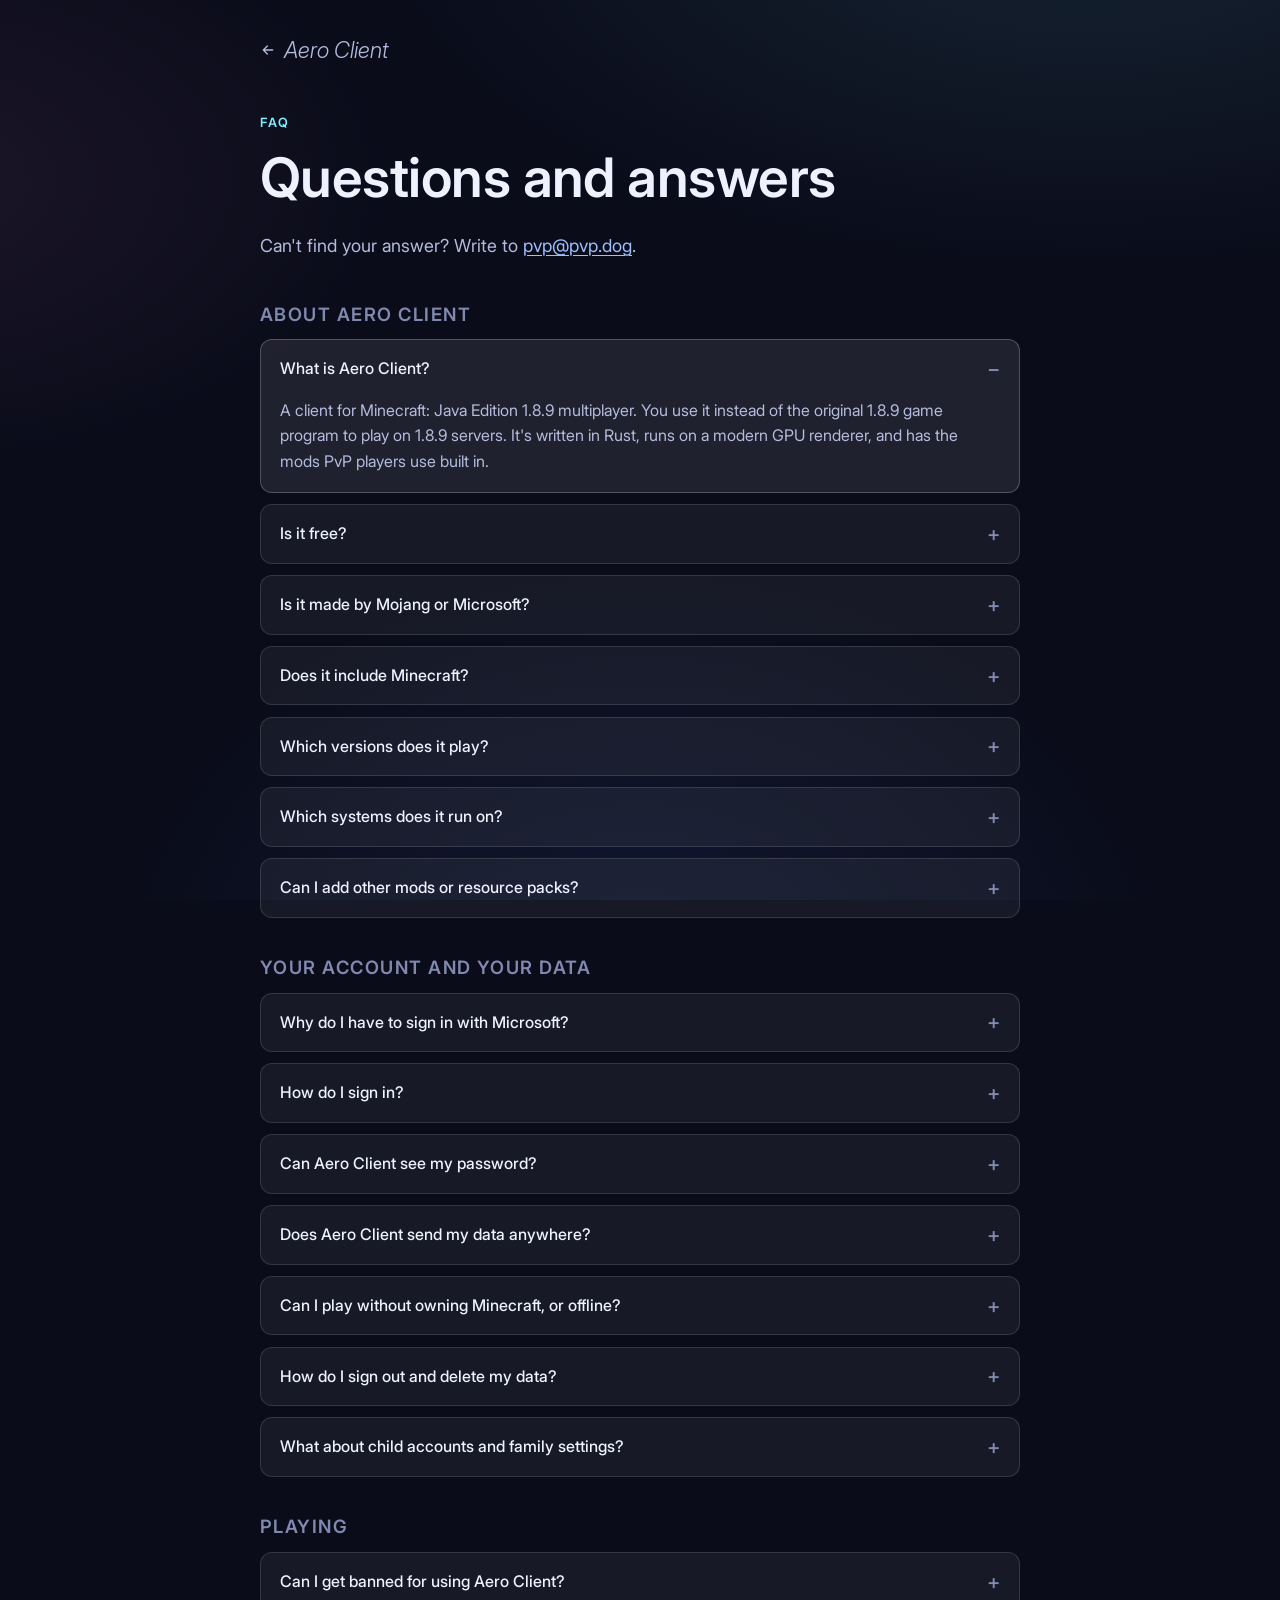
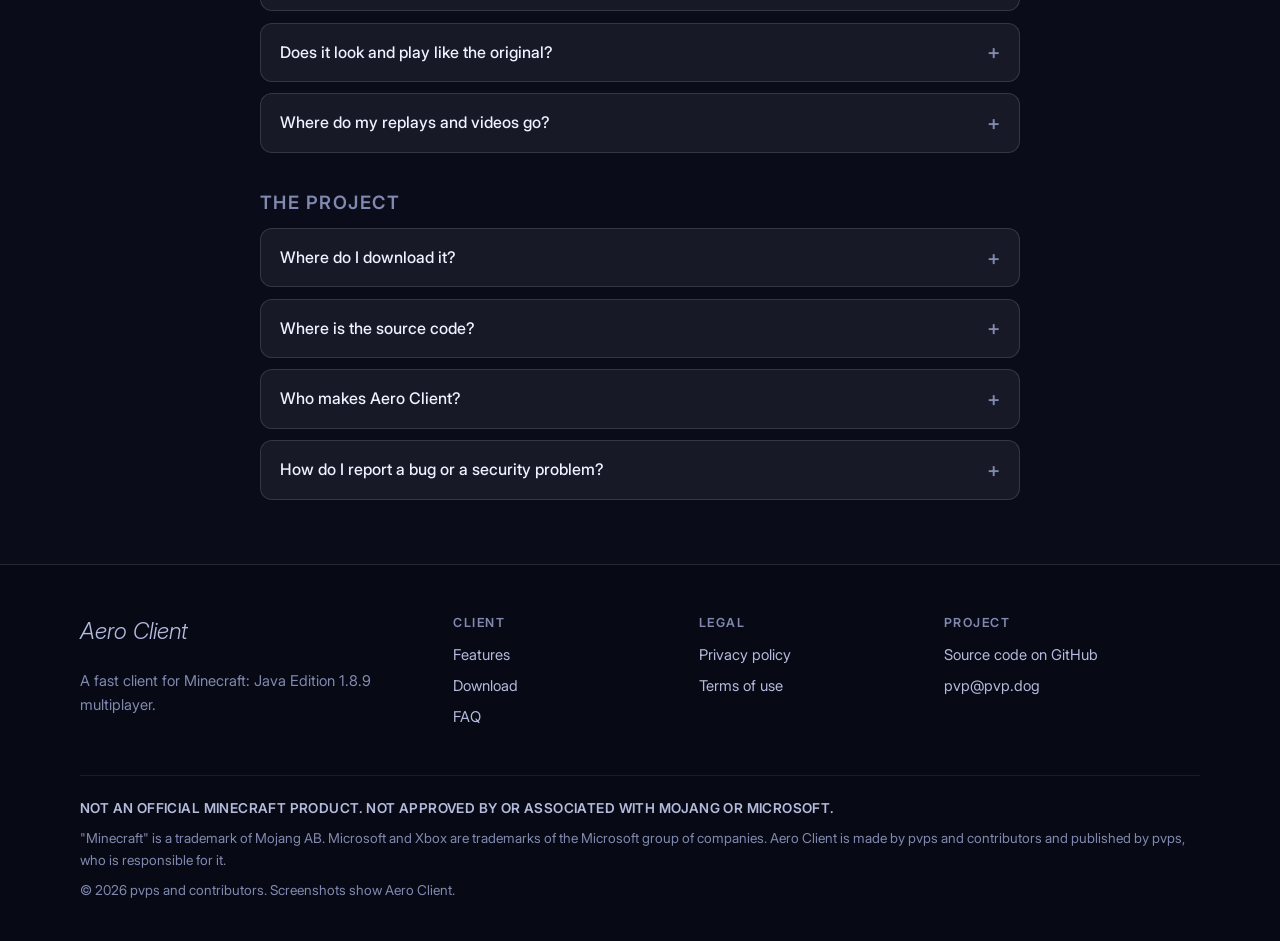
==== faq.html @ 68083602 "Initial commit Co-Authored-By: Claude Opus 5.5 <noreply@anthropic.com>" ====
<!doctype html>
<html lang="en">
<head>
  <meta charset="utf-8">
  <meta name="viewport" content="width=device-width, initial-scale=1">
  <title>FAQ · Aero Client</title>
  <meta name="description" content="Answers about Aero Client: what it is, what you need, how sign-in and your data are handled, and playing on servers.">
  <meta name="referrer" content="no-referrer">
  <meta name="theme-color" content="#0a0c1a">
  <link rel="stylesheet" href="assets/css/site.css">
</head>
<body>
  <a class="skip" href="#main">Skip to content</a>

  <div class="wrap-prose page-top">
    <a class="back-link" href="index.html" aria-label="Back to the Aero Client home page"><svg viewBox="0 0 24 24" fill="none" stroke="currentColor" stroke-width="2" stroke-linecap="round" stroke-linejoin="round" aria-hidden="true"><path d="M19 12H5M11 6l-6 6 6 6"/></svg>Aero Client</a>
  </div>

  <main id="main">
    <div class="wrap-prose page-head">
      <span class="eyebrow">FAQ</span>
      <h1>Questions and answers</h1>
      <p class="lede">Can't find your answer? Write to <a href="mailto:pvp@pvp.dog">pvp@pvp.dog</a>.</p>
    </div>

    <div class="wrap-prose">
      <section class="faq-group" aria-labelledby="faq-about">
        <h2 id="faq-about">About Aero Client</h2>

        <details class="faq" open>
          <summary>What is Aero Client?</summary>
          <div class="answer">
            <p>A client for Minecraft: Java Edition 1.8.9 multiplayer. You use it instead of the original 1.8.9 game program to play on 1.8.9 servers. It's written in Rust, runs on a modern GPU renderer, and has the mods PvP players use built in.</p>
          </div>
        </details>

        <details class="faq">
          <summary>Is it free?</summary>
          <div class="answer">
            <p>Yes. There are no ads, no paid features and no Aero Client account.</p>
          </div>
        </details>

        <details class="faq">
          <summary>Is it made by Mojang or Microsoft?</summary>
          <div class="answer">
            <p>No. Aero Client is an independent project. It is not an official Minecraft product, and it is not approved by or associated with Mojang or Microsoft.</p>
          </div>
        </details>

        <details class="faq">
          <summary>Does it include Minecraft?</summary>
          <div class="answer">
            <p>No. Aero Client contains none of Minecraft's game files and none of its source code. You need your own copy of Minecraft: Java Edition, and Aero Client uses the 1.8.9 files from it. To get them, start version 1.8.9 once from the official Minecraft Launcher.</p>
          </div>
        </details>

        <details class="faq">
          <summary>Which versions does it play?</summary>
          <div class="answer">
            <p>1.8.9, multiplayer only. It joins servers that accept 1.8.9 clients, including servers that accept several versions. There are no singleplayer worlds.</p>
          </div>
        </details>

        <details class="faq">
          <summary>Which systems does it run on?</summary>
          <div class="answer">
            <p>Windows 10 and 11, 64-bit, with a graphics card that supports Vulkan or DirectX 12. Other systems may come later.</p>
          </div>
        </details>

        <details class="faq">
          <summary>Can I add other mods or resource packs?</summary>
          <div class="answer">
            <p>Resource packs work as they do in 1.8.9, including the ones servers offer. Aero Client doesn't load Java mods: its mods are built in, and you switch them on and off in the mod menu (Right Shift).</p>
          </div>
        </details>
      </section>

      <section class="faq-group" aria-labelledby="faq-account">
        <h2 id="faq-account">Your account and your data</h2>

        <details class="faq">
          <summary>Why do I have to sign in with Microsoft?</summary>
          <div class="answer">
            <p>Servers in online mode ask Mojang to confirm who you are and that you own the game. To answer, the client needs a Minecraft access token, and that comes from signing in with the Microsoft account that owns Minecraft: Java Edition.</p>
          </div>
        </details>

        <details class="faq">
          <summary>How do I sign in?</summary>
          <div class="answer">
            <p>In Aero Client, open the Accounts screen (the account corner at the top right of the title screen), choose Add account, then Sign in with Microsoft. The client shows a short code: choose Open page, enter the code on Microsoft's page and sign in there.</p>
          </div>
        </details>

        <details class="faq">
          <summary>Can Aero Client see my password?</summary>
          <div class="answer">
            <p>No. You sign in on Microsoft's own website with a one-time code that the client shows you. Aero Client only receives the tokens Microsoft gives it afterwards.</p>
          </div>
        </details>

        <details class="faq">
          <summary>Does Aero Client send my data anywhere?</summary>
          <div class="answer">
            <p>Only where playing needs it: to Microsoft and Xbox Live to sign you in, to Mojang to check your account and your server joins, and to the servers you join. We run no servers, and there's no telemetry, analytics or advertising. The full list is in the <a href="privacy.html#sent">privacy policy</a>.</p>
          </div>
        </details>

        <details class="faq">
          <summary>Can I play without owning Minecraft, or offline?</summary>
          <div class="answer">
            <p>No. Aero Client checks that your account owns Minecraft: Java Edition when you sign in, and public builds have no offline mode.</p>
          </div>
        </details>

        <details class="faq">
          <summary>How do I sign out and delete my data?</summary>
          <div class="answer">
            <p>Remove the account on the Accounts screen to delete its saved sign-in. To remove everything, also delete the <code>%APPDATA%\mc-rs</code> folder and the <code>%LOCALAPPDATA%\Aero Client</code> folder, where the launcher remembers where your Minecraft files are. You can also withdraw Aero Client's permission from your Microsoft account at <a href="https://account.live.com/consent/Manage" rel="noopener">account.live.com/consent/Manage</a>: choose Aero Client, then remove its permissions.</p>
          </div>
        </details>

        <details class="faq">
          <summary>What about child accounts and family settings?</summary>
          <div class="answer">
            <p>They apply as usual. If an account isn't allowed to play online, Microsoft or Mojang refuse the sign-in or the server join, and Aero Client shows their message. It never tries to get around these settings.</p>
          </div>
        </details>
      </section>

      <section class="faq-group" aria-labelledby="faq-playing">
        <h2 id="faq-playing">Playing</h2>

        <details class="faq">
          <summary>Can I get banned for using Aero Client?</summary>
          <div class="answer">
            <p>We can't rule it out. Aero Client has no cheats: nothing aims, clicks or fights for you, and nothing shows what the game hides. But it is experimental: we aim to make it behave exactly like the original 1.8.9 client, and we can't guarantee that it does in every case. Every server decides which clients and mods it allows, and some check how clients behave. Use your own discretion: read a server's rules before you play, and switch off any mod it doesn't allow. You use Aero Client on servers at your own risk, and we are not responsible for bans.</p>
          </div>
        </details>

        <details class="faq">
          <summary>Does it look and play like the original?</summary>
          <div class="answer">
            <p>That's the aim. With every mod off, Aero Client is built to have the same movement, the same packets in the same order, and the same visuals as 1.8.9, and parity tests compare it with the original game's behavior. Tests can't cover every situation, though, so we can't guarantee that it matches in every case. The mods only change what they're switched on for, and a few start switched on (the mod menu marks them "On by default in Aero"); switch any of them off to get the original behavior. When you join a server, Aero Client tells it that it is Aero Client, where the original client says "vanilla" (the <a href="privacy.html#brand">privacy policy</a> says exactly what is sent).</p>
          </div>
        </details>

        <details class="faq">
          <summary>Where do my replays and videos go?</summary>
          <div class="answer">
            <p>Recordings stay on your PC, and exported videos are saved in your Videos folder, under Aero Client. Nothing is uploaded. A recording contains what you saw while it ran, including other players' names and chat, so think before you share one.</p>
          </div>
        </details>
      </section>

      <section class="faq-group" aria-labelledby="faq-project">
        <h2 id="faq-project">The project</h2>

        <details class="faq">
          <summary>Where do I download it?</summary>
          <div class="answer">
            <p>From the Download button on the <a href="index.html">home page</a>. Before anything downloads, it reminds you that Aero Client is experimental, that we can't guarantee it behaves exactly like the original game, and that you use it on servers at your own discretion and risk.</p>
          </div>
        </details>

        <details class="faq">
          <summary>Where is the source code?</summary>
          <div class="answer">
            <p>On GitHub: <a href="https://github.com/lettingtimetell/aero-client" rel="noopener">github.com/lettingtimetell/aero-client</a>. Licence: <a href="https://www.gnu.org/licenses/gpl-3.0.html" rel="noopener">GPL-3.0-or-later</a>.</p>
          </div>
        </details>

        <details class="faq">
          <summary>Who makes Aero Client?</summary>
          <div class="answer">
            <p>Aero Client is made by pvps and contributors: it's open source, and anyone can contribute on GitHub. Write to <a href="mailto:pvp@pvp.dog">pvp@pvp.dog</a>.</p>
          </div>
        </details>

        <details class="faq">
          <summary>How do I report a bug or a security problem?</summary>
          <div class="answer">
            <p>Bugs: open an issue on <a href="https://github.com/lettingtimetell/aero-client/issues" rel="noopener">GitHub</a>. Security problems, especially anything about sign-in: please email <a href="mailto:pvp@pvp.dog">pvp@pvp.dog</a> privately instead of opening a public issue.</p>
          </div>
        </details>
      </section>
    </div>
  </main>

  <footer class="site-footer">
    <div class="wrap footer-grid">
      <div class="footer-brand">
        <a class="brand" href="index.html" aria-label="Aero Client home">
          <span class="brand-name">Aero Client</span>
        </a>
        <p>A fast client for Minecraft: Java Edition 1.8.9 multiplayer.</p>
      </div>
      <nav aria-label="Client">
        <h2>Client</h2>
        <a href="index.html#features">Features</a>
        <a href="index.html">Download</a>
        <a href="faq.html">FAQ</a>
      </nav>
      <nav aria-label="Legal">
        <h2>Legal</h2>
        <a href="privacy.html">Privacy policy</a>
        <a href="terms.html">Terms of use</a>
      </nav>
      <div>
        <h2>Project</h2>
        <a href="https://github.com/lettingtimetell/aero-client" rel="noopener">Source code on GitHub</a>
        <a href="mailto:pvp@pvp.dog">pvp@pvp.dog</a>
      </div>
    </div>
    <div class="wrap footer-legal">
      <p class="disclaimer"><strong>NOT AN OFFICIAL MINECRAFT PRODUCT. NOT APPROVED BY OR ASSOCIATED WITH MOJANG OR MICROSOFT.</strong></p>
      <p>"Minecraft" is a trademark of Mojang AB. Microsoft and Xbox are trademarks of the Microsoft group of companies. Aero Client is made by pvps and contributors and published by pvps, who is responsible for it.</p>
      <p>&copy; 2026 pvps and contributors. Screenshots show Aero Client.</p>
    </div>
  </footer>
</body>
</html>
---- assets/css/site.css ----
/* Aero Client website: one shared stylesheet for every page.
   Dark and glassy, matching the client's own menus. No external requests: fonts are local.
   No JavaScript anywhere: the download warning is an HTML popover, the panes are CSS animation. */

/* ---------- Fonts (Inter, SIL Open Font License 1.1: see assets/fonts/inter/OFL.txt) ---------- */
@font-face {
  font-family: "Inter";
  src: url("../fonts/inter/Inter_28pt-Regular.ttf") format("truetype");
  font-weight: 400;
  font-style: normal;
  font-display: swap;
}
@font-face {
  font-family: "Inter";
  src: url("../fonts/inter/Inter_28pt-Medium.ttf") format("truetype");
  font-weight: 500;
  font-style: normal;
  font-display: swap;
}
@font-face {
  font-family: "Inter";
  src: url("../fonts/inter/Inter_28pt-SemiBold.ttf") format("truetype");
  font-weight: 600;
  font-style: normal;
  font-display: swap;
}
/* The client's title screen uses this cut for "Aero Client". */
@font-face {
  font-family: "Inter Display";
  src: url("../fonts/inter/InterDisplay-LightItalic.ttf") format("truetype");
  font-weight: 300;
  font-style: italic;
  font-display: swap;
}

/* ---------- Design tokens: change the look here ---------- */
:root {
  color-scheme: dark;

  --bg: #0a0c1a;
  --bg-raised: #10132a;
  --text: #eef1ff;
  --text-dim: #b4bbdd;
  --text-faint: #8189b0;

  --glass: rgba(255, 255, 255, 0.055);
  --glass-strong: rgba(255, 255, 255, 0.09);
  --glass-border: rgba(255, 255, 255, 0.13);
  --glass-border-strong: rgba(255, 255, 255, 0.22);

  --accent-text: #9cc0ff;
  --crest-cyan: #7cf0ff;
  --crest-pink: #ff8ad8;
  --crest-gold: #ffd36b;
  --warn: #ffcf6e;

  --radius: 18px;
  --radius-sm: 12px;
  --radius-pill: 999px;
  --wrap: 1120px;
  --wrap-prose: 760px;
  --shadow: 0 18px 50px rgba(0, 0, 0, 0.38);

  --font: "Inter", "Segoe UI", system-ui, -apple-system, Roboto, "Helvetica Neue", Arial, sans-serif;
  --font-display: "Inter Display", "Inter", "Segoe UI", system-ui, sans-serif;
  --font-mono: ui-monospace, "Cascadia Mono", Consolas, "SFMono-Regular", Menlo, monospace;
}

/* ---------- Base ---------- */
*,
*::before,
*::after {
  box-sizing: border-box;
}

html {
  -webkit-text-size-adjust: 100%;
  text-size-adjust: 100%;
  scroll-behavior: smooth;
  scroll-padding-top: 1.5rem;
}

body {
  margin: 0;
  min-height: 100vh;
  background:
    radial-gradient(1200px 600px at 85% -10%, rgba(124, 240, 255, 0.10), transparent 60%),
    radial-gradient(900px 500px at -10% 20%, rgba(255, 138, 216, 0.08), transparent 60%),
    radial-gradient(900px 700px at 50% 110%, rgba(77, 139, 255, 0.10), transparent 60%),
    var(--bg);
  background-attachment: fixed;
  color: var(--text);
  font-family: var(--font);
  font-size: 16px;
  line-height: 1.6;
  -webkit-font-smoothing: antialiased;
}

/* The home page paints its own backgrounds section by section. */
body.home {
  background: var(--bg);
}

img {
  max-width: 100%;
  height: auto;
  display: block;
}

a {
  color: var(--accent-text);
  text-decoration-thickness: 1px;
  text-underline-offset: 3px;
}

a:hover {
  color: #c3d8ff;
}

:focus-visible {
  outline: 2px solid var(--crest-cyan);
  outline-offset: 3px;
  border-radius: 6px;
}

h1,
h2,
h3,
h4 {
  line-height: 1.2;
  margin: 0 0 0.6em;
  font-weight: 600;
  letter-spacing: -0.01em;
}

h1 {
  font-size: clamp(2.2rem, 4.5vw, 3.4rem);
}

h2 {
  font-size: clamp(1.6rem, 3vw, 2.2rem);
}

h3 {
  font-size: 1.15rem;
}

p {
  margin: 0 0 1em;
}

code,
.mono {
  font-family: var(--font-mono);
  font-size: 0.9em;
  background: rgba(255, 255, 255, 0.07);
  border: 1px solid rgba(255, 255, 255, 0.08);
  border-radius: 6px;
  padding: 0.08em 0.4em;
  word-break: break-word;
}

hr {
  border: 0;
  border-top: 1px solid var(--glass-border);
  margin: 2.5rem 0;
}

.wrap {
  width: min(100% - 2.5rem, var(--wrap));
  margin-inline: auto;
}

.wrap-prose {
  width: min(100% - 2.5rem, var(--wrap-prose));
  margin-inline: auto;
}

.visually-hidden {
  position: absolute !important;
  width: 1px;
  height: 1px;
  overflow: hidden;
  clip: rect(0 0 0 0);
  white-space: nowrap;
}

.skip {
  position: absolute;
  left: 1rem;
  top: -3rem;
  z-index: 100;
  background: #2f6ff0;
  color: #fff;
  padding: 0.5rem 0.9rem;
  border-radius: var(--radius-sm);
}

.skip:focus {
  top: 1rem;
}

/* ---------- Wordmark and the way home (there is no top bar) ---------- */
.brand {
  display: inline-flex;
  align-items: center;
  gap: 0.6rem;
  color: var(--text);
  text-decoration: none;
  flex: none;
}

.brand:hover {
  color: var(--text);
}

.brand-name {
  font-family: var(--font-display);
  font-style: italic;
  font-weight: 300;
  font-size: 1.45rem;
  letter-spacing: 0.005em;
  white-space: nowrap;
}

.page-top {
  padding-top: clamp(1.4rem, 3vw, 2rem);
}

.back-link {
  display: inline-flex;
  align-items: center;
  gap: 0.5rem;
  color: var(--text-dim);
  text-decoration: none;
  font-family: var(--font-display);
  font-style: italic;
  font-weight: 300;
  font-size: 1.4rem;
}

.back-link:hover {
  color: var(--text);
}

.back-link svg {
  width: 1rem;
  height: 1rem;
  flex: none;
}

/* ---------- Buttons ---------- */
/* Every button is the same clear glass, Download included. */
.btn {
  display: inline-flex;
  align-items: center;
  justify-content: center;
  gap: 0.55rem;
  font: inherit;
  font-weight: 500;
  color: var(--text);
  text-decoration: none;
  background: var(--glass-strong);
  border: 1px solid var(--glass-border-strong);
  border-radius: var(--radius-sm);
  padding: 0.65rem 1.15rem;
  line-height: 1.2;
  cursor: pointer;
  transition: background 0.15s ease, border-color 0.15s ease;
  white-space: nowrap;
}

.btn:hover {
  color: var(--text);
  background: rgba(255, 255, 255, 0.14);
  border-color: rgba(255, 255, 255, 0.3);
}

.btn-lg {
  padding: 0.9rem 1.5rem;
  font-size: 1.05rem;
  border-radius: 14px;
}

.btn svg {
  width: 1.15em;
  height: 1.15em;
  flex: none;
}

/* ---------- Glass panels ---------- */
.glass {
  background: linear-gradient(180deg, rgba(255, 255, 255, 0.075), rgba(255, 255, 255, 0.035));
  border: 1px solid var(--glass-border);
  border-radius: var(--radius);
  box-shadow: var(--shadow), inset 0 1px 0 rgba(255, 255, 255, 0.08);
  -webkit-backdrop-filter: blur(14px);
  backdrop-filter: blur(14px);
}

/* ---------- Hero: the sky, the panes, the name ---------- */
.hero {
  position: relative;
  isolation: isolate;
  overflow: hidden;
  display: grid;
  align-items: center;
  /* The whole first screen, plus a little more that shows as soon as you scroll. The bottom
     padding keeps the content centred in the first screen. */
  min-height: 108vh;
  min-height: calc(100svh + 8vh);
  padding: 3.5rem 0 8vh;
  text-align: center;
}

/* The hero picture: the sky, the glass pane tower, the clouds in front, the film grain and the
   fade into the next section, baked into one image per screen size. The live 3D version it's made
   from lives in work/hero-studio/ (see its README): change it there, then run render_plates.py.
   A still picture costs almost nothing to scroll; the live version cost about 20 ms a frame.
   Each image is rendered from the live hero at that screen size, so it looks the same. */
.hero-plate {
  position: absolute;
  inset: 0;
  z-index: -1;
  background: var(--bg) url("../img/hero-1920.webp") center bottom / cover no-repeat;
}

@media (max-width: 1600px) {
  .hero-plate {
    background-image: url("../img/hero-1440.webp");
    background-image: image-set(url("../img/hero-1440.webp") 1x, url("../img/hero-1440@2x.webp") 2x);
  }
}

@media (min-width: 2201px) {
  .hero-plate {
    background-image: url("../img/hero-2560.webp");
  }
}

@media (max-aspect-ratio: 4 / 5) {
  .hero-plate {
    background-image: url("../img/hero-portrait.webp");
  }
}

.hero-inner {
  position: relative;
  z-index: 1;
  display: grid;
  justify-items: center;
}

.hero-title {
  font-family: var(--font-display);
  font-style: italic;
  font-weight: 300;
  font-size: clamp(3.4rem, 9vw, 6.6rem);
  letter-spacing: -0.01em;
  line-height: 1;
  margin: 0 0 0.3em;
  text-shadow: 0 1px 3px rgba(6, 10, 38, 0.55), 0 2px 28px rgba(6, 10, 38, 0.45);
}

.hero-lede {
  font-size: clamp(1.08rem, 1.9vw, 1.28rem);
  color: rgba(240, 244, 255, 0.9);
  max-width: 34em;
  margin: 0 auto 1.9rem;
  text-shadow: 0 1px 2px rgba(6, 10, 38, 0.8), 0 1px 14px rgba(6, 10, 38, 0.55);
}

.cta-row {
  display: flex;
  flex-wrap: wrap;
  gap: 0.8rem;
  align-items: center;
}

.hero .cta-row {
  justify-content: center;
}

/* Over the sky the clear buttons get a frost, so they read on light and dark clouds alike. */
.hero .btn {
  background: rgba(255, 255, 255, 0.13);
  border-color: rgba(255, 255, 255, 0.38);
  box-shadow: 0 10px 30px rgba(6, 10, 38, 0.25), inset 0 1px 0 rgba(255, 255, 255, 0.3);
  -webkit-backdrop-filter: blur(12px) saturate(140%);
  backdrop-filter: blur(12px) saturate(140%);
  text-shadow: 0 1px 8px rgba(6, 10, 38, 0.35);
}

.hero .btn:hover {
  background: rgba(255, 255, 255, 0.22);
  border-color: rgba(255, 255, 255, 0.55);
}

.hero-note {
  color: rgba(232, 238, 255, 0.82);
  font-size: 0.92rem;
  margin: 1.3rem 0 0;
  text-shadow: 0 1px 2px rgba(6, 10, 38, 0.8), 0 1px 10px rgba(6, 10, 38, 0.6);
}

.notice-line {
  font-size: 0.76rem;
  letter-spacing: 0.04em;
  color: rgba(225, 232, 255, 0.72);
  margin: 0.7rem 0 0;
  text-shadow: 0 1px 2px rgba(6, 10, 38, 0.8), 0 1px 10px rgba(6, 10, 38, 0.6);
}

/* ---------- Sections ---------- */
.section {
  padding: clamp(3.5rem, 7vw, 5.5rem) 0;
}

.section-head {
  max-width: 44rem;
  margin-bottom: 2.2rem;
}

.eyebrow {
  display: inline-block;
  font-size: 0.8rem;
  font-weight: 600;
  letter-spacing: 0.12em;
  text-transform: uppercase;
  color: var(--crest-cyan);
  margin-bottom: 0.7rem;
}

.lede {
  font-size: 1.12rem;
  color: var(--text-dim);
}

.page-head {
  padding: clamp(1.6rem, 4vw, 2.6rem) 0 1.5rem;
}

.page-head h1 {
  margin-bottom: 0.4em;
}

/* Home page bands: a picture from the client behind each lower section, dimmed for reading and
   faded out at the top and bottom edges so the bands melt into each other. */
.band {
  position: relative;
  isolation: isolate;
  padding: clamp(5rem, 10vw, 8rem) 0;
}

.band::before {
  content: "";
  position: absolute;
  inset: 0;
  z-index: -1;
  background: var(--band-image);
  -webkit-mask-image: linear-gradient(180deg, transparent 0, #000 16%, #000 84%, transparent 100%);
  mask-image: linear-gradient(180deg, transparent 0, #000 16%, #000 84%, transparent 100%);
}

.band-shore {
  --band-image:
    linear-gradient(180deg, rgba(10, 12, 26, 0.25), rgba(10, 12, 26, 0.45)),
    url("../img/bg-shore.jpg") center / cover no-repeat;
}

.band-greenhouse {
  --band-image:
    linear-gradient(180deg, rgba(8, 12, 26, 0.5), rgba(8, 12, 26, 0.6)),
    url("../img/bg-greenhouse.jpg") center / cover no-repeat;
}

@media (max-width: 960px) {
  .band-shore {
    --band-image:
      linear-gradient(180deg, rgba(10, 12, 26, 0.25), rgba(10, 12, 26, 0.45)),
      url("../img/bg-shore-960.jpg") center / cover no-repeat;
  }

  .band-greenhouse {
    --band-image:
      linear-gradient(180deg, rgba(8, 12, 26, 0.5), rgba(8, 12, 26, 0.6)),
      url("../img/bg-greenhouse-960.jpg") center / cover no-repeat;
  }
}

/* ---------- Feature cards ---------- */
.grid {
  display: grid;
  gap: 1.1rem;
}

.grid-4 {
  grid-template-columns: repeat(4, minmax(0, 1fr));
}

.card {
  padding: 1.4rem 1.4rem 1.2rem;
}

.card h3 {
  margin-bottom: 0.45em;
}

.card p {
  color: var(--text-dim);
  margin-bottom: 0.6em;
}

.card p:last-child {
  margin-bottom: 0;
}

.icon {
  display: inline-grid;
  place-items: center;
  width: 42px;
  height: 42px;
  border-radius: 12px;
  margin-bottom: 0.9rem;
  color: var(--text);
  background: linear-gradient(135deg, rgba(124, 240, 255, 0.22), rgba(255, 138, 216, 0.18) 55%, rgba(255, 211, 107, 0.18));
  border: 1px solid rgba(255, 255, 255, 0.16);
}

.icon svg {
  width: 22px;
  height: 22px;
}

/* ---------- Showcase rows (image + text) ---------- */
.showcase {
  display: grid;
  grid-template-columns: 1.35fr 1fr;
  gap: 2rem;
  align-items: center;
  margin-bottom: 3.5rem;
}

.showcase:last-child {
  margin-bottom: 0;
}

/* For very wide pictures: text on top, picture full width below. */
.showcase.stack {
  grid-template-columns: minmax(0, 1fr);
  gap: 1.2rem;
}

.showcase.stack .showcase-text {
  max-width: 46rem;
}

.showcase-media {
  margin: 0;
  padding: 8px;
}

.showcase-media img {
  border-radius: 12px;
  width: 100%;
}

.showcase-text {
  padding: 1.5rem 1.6rem 1.3rem;
}

.showcase-text p,
.showcase-text li {
  color: var(--text-dim);
}

.showcase-text p:last-child,
.showcase-text ul:last-child {
  margin-bottom: 0;
}

.ticks {
  list-style: none;
  padding: 0;
  margin: 0 0 1em;
}

.ticks li {
  position: relative;
  padding-left: 1.6rem;
  margin-bottom: 0.45rem;
}

.ticks li::before {
  content: "";
  position: absolute;
  left: 0.15rem;
  top: 0.55em;
  width: 0.55rem;
  height: 0.55rem;
  border-radius: 50%;
  background: linear-gradient(135deg, var(--crest-cyan), var(--crest-pink));
}

/* The FAQ, from the home page. */
.faq-prompt {
  display: flex;
  flex-wrap: wrap;
  align-items: center;
  justify-content: space-between;
  gap: 1rem 2rem;
  margin-top: clamp(3.5rem, 7vw, 5rem);
  padding: 1.5rem 1.8rem;
}

.faq-prompt h2 {
  font-size: 1.45rem;
  margin: 0 0 0.2rem;
}

.faq-prompt p {
  color: var(--text-dim);
  margin: 0;
}

/* ---------- The download warning (an HTML popover: Esc or a click outside closes it) ---------- */
.modal {
  position: fixed;
  inset: 0;
  margin: auto;
  width: min(100% - 2rem, 33rem);
  height: fit-content;
  max-height: calc(100% - 2rem);
  overflow: auto;
  padding: clamp(1.4rem, 4vw, 2rem);
  color: var(--text);
  text-align: left;
  border: 1px solid var(--glass-border-strong);
  border-radius: var(--radius);
  background: linear-gradient(180deg, rgba(34, 40, 78, 0.94), rgba(14, 17, 38, 0.96));
  box-shadow: 0 30px 90px rgba(0, 0, 0, 0.6), inset 0 1px 0 rgba(255, 255, 255, 0.14);
  -webkit-backdrop-filter: blur(18px);
  backdrop-filter: blur(18px);
}

.modal::backdrop {
  background: rgba(4, 6, 14, 0.62);
  -webkit-backdrop-filter: blur(5px);
  backdrop-filter: blur(5px);
}

.modal:popover-open {
  animation: modal-in 0.18s ease-out;
}

@keyframes modal-in {
  from {
    opacity: 0;
    transform: translateY(8px) scale(0.98);
  }
}

.modal-icon {
  display: inline-grid;
  place-items: center;
  width: 44px;
  height: 44px;
  border-radius: 12px;
  margin-bottom: 1rem;
  color: var(--warn);
  background: rgba(255, 207, 110, 0.12);
  border: 1px solid rgba(255, 207, 110, 0.35);
}

.modal-icon svg {
  width: 22px;
  height: 22px;
}

.modal h2 {
  font-size: 1.4rem;
  margin-bottom: 0.6rem;
}

.modal p {
  color: var(--text-dim);
}

.modal p strong {
  color: var(--text);
  font-weight: 600;
}

.modal .cta-row {
  margin-top: 1.5rem;
}

/* ---------- Tables ---------- */
.table-wrap {
  overflow-x: auto;
  border-radius: var(--radius);
  border: 1px solid var(--glass-border);
  background: var(--glass);
  margin: 0 0 1.5rem;
}

table {
  width: 100%;
  border-collapse: collapse;
  font-size: 0.95rem;
}

th,
td {
  text-align: left;
  vertical-align: top;
  padding: 0.8rem 1rem;
  border-bottom: 1px solid rgba(255, 255, 255, 0.08);
}

th {
  font-size: 0.8rem;
  letter-spacing: 0.06em;
  text-transform: uppercase;
  color: var(--text-faint);
  font-weight: 600;
  background: rgba(255, 255, 255, 0.03);
}

tr:last-child td {
  border-bottom: 0;
}

td {
  color: var(--text-dim);
}

td:first-child {
  color: var(--text);
}

/* ---------- Prose pages (privacy, terms) ---------- */
.prose h2 {
  font-size: 1.45rem;
  margin-top: 2.4rem;
  padding-top: 0.4rem;
}

.prose h3 {
  margin-top: 1.6rem;
}

.prose p,
.prose li {
  color: var(--text-dim);
}

.prose strong {
  color: var(--text);
}

.prose ul,
.prose ol {
  padding-left: 1.3rem;
  margin: 0 0 1em;
}

.prose li {
  margin-bottom: 0.4rem;
}

.meta {
  color: var(--text-faint);
  font-size: 0.92rem;
}

.toc {
  padding: 1.1rem 1.3rem;
  margin: 0 0 2rem;
}

.toc h2 {
  font-size: 0.85rem;
  letter-spacing: 0.1em;
  text-transform: uppercase;
  color: var(--text-faint);
  margin: 0 0 0.6rem;
  padding: 0;
}

.toc ol {
  margin: 0;
  padding-left: 1.2rem;
  columns: 2;
  column-gap: 2rem;
}

.toc li {
  margin-bottom: 0.25rem;
  break-inside: avoid;
}

.toc a {
  color: var(--text-dim);
  text-decoration: none;
}

.toc a:hover {
  color: var(--text);
  text-decoration: underline;
}

.caps {
  text-transform: uppercase;
}

/* ---------- FAQ ---------- */
.faq-group {
  margin-bottom: 2.4rem;
}

.faq-group > h2 {
  font-size: 1.15rem;
  color: var(--text-faint);
  letter-spacing: 0.08em;
  text-transform: uppercase;
  margin-bottom: 0.9rem;
}

details.faq {
  background: var(--glass);
  border: 1px solid var(--glass-border);
  border-radius: var(--radius-sm);
  margin-bottom: 0.7rem;
}

details.faq[open] {
  background: var(--glass-strong);
  border-color: var(--glass-border-strong);
}

details.faq summary {
  cursor: pointer;
  list-style: none;
  padding: 1rem 3rem 1rem 1.2rem;
  font-weight: 500;
  position: relative;
}

details.faq summary::-webkit-details-marker {
  display: none;
}

details.faq summary::after {
  content: "+";
  position: absolute;
  right: 1.2rem;
  top: 50%;
  transform: translateY(-50%);
  font-size: 1.3rem;
  color: var(--text-faint);
}

details.faq[open] summary::after {
  content: "\2212";
}

details.faq .answer {
  padding: 0 1.2rem 1.1rem;
  color: var(--text-dim);
}

details.faq .answer p:last-child {
  margin-bottom: 0;
}

/* ---------- Footer ---------- */
.site-footer {
  margin-top: 4rem;
  border-top: 1px solid var(--glass-border);
  background: rgba(6, 8, 18, 0.6);
  padding: 3rem 0 2rem;
  font-size: 0.93rem;
}

.home .site-footer {
  margin-top: 0;
}

.footer-grid {
  display: grid;
  grid-template-columns: 1.6fr 1fr 1fr 1.2fr;
  gap: 2rem;
}

.footer-grid h2 {
  font-size: 0.78rem;
  letter-spacing: 0.12em;
  text-transform: uppercase;
  color: var(--text-faint);
  margin: 0.2rem 0 0.8rem;
}

/* .footer-link: the home page's footer Download is a button (it opens the warning), so it
   gets the links' look. */
.footer-grid a,
.footer-grid .footer-link {
  display: block;
  color: var(--text-dim);
  text-decoration: none;
  margin-bottom: 0.45rem;
}

.footer-link {
  font: inherit;
  background: none;
  border: 0;
  padding: 0;
  cursor: pointer;
  text-align: left;
}

.footer-grid a:hover,
.footer-grid .footer-link:hover {
  color: var(--text);
}

.footer-grid .brand {
  display: inline-flex;
}

.footer-brand p {
  color: var(--text-faint);
  margin-top: 0.8rem;
  max-width: 22rem;
}

.footer-legal {
  margin-top: 2.4rem;
  padding-top: 1.4rem;
  border-top: 1px solid rgba(255, 255, 255, 0.08);
  color: var(--text-faint);
  font-size: 0.85rem;
}

.footer-legal p {
  margin-bottom: 0.5rem;
}

.disclaimer {
  color: var(--text-dim);
  letter-spacing: 0.03em;
}

/* ---------- Responsive ---------- */
@media (max-width: 960px) {
  /* minmax(0, 1fr): a wide button or code span must not widen the page. */
  .showcase {
    grid-template-columns: minmax(0, 1fr);
  }

  .grid-4 {
    grid-template-columns: repeat(2, minmax(0, 1fr));
  }

  .footer-grid {
    grid-template-columns: 1fr 1fr;
  }
}

@media (max-width: 640px) {
  .hero .cta-row .btn,
  .modal .cta-row .btn {
    width: 100%;
    white-space: normal;
  }

  .btn-lg {
    font-size: 1rem;
  }

  .grid-4 {
    grid-template-columns: 1fr;
  }

  .toc ol {
    columns: 1;
  }

  .footer-grid {
    grid-template-columns: 1fr;
  }
}

@media (prefers-reduced-motion: reduce) {
  html {
    scroll-behavior: auto;
  }

  * {
    transition: none !important;
  }


  .modal:popover-open {
    animation: none;
  }
}
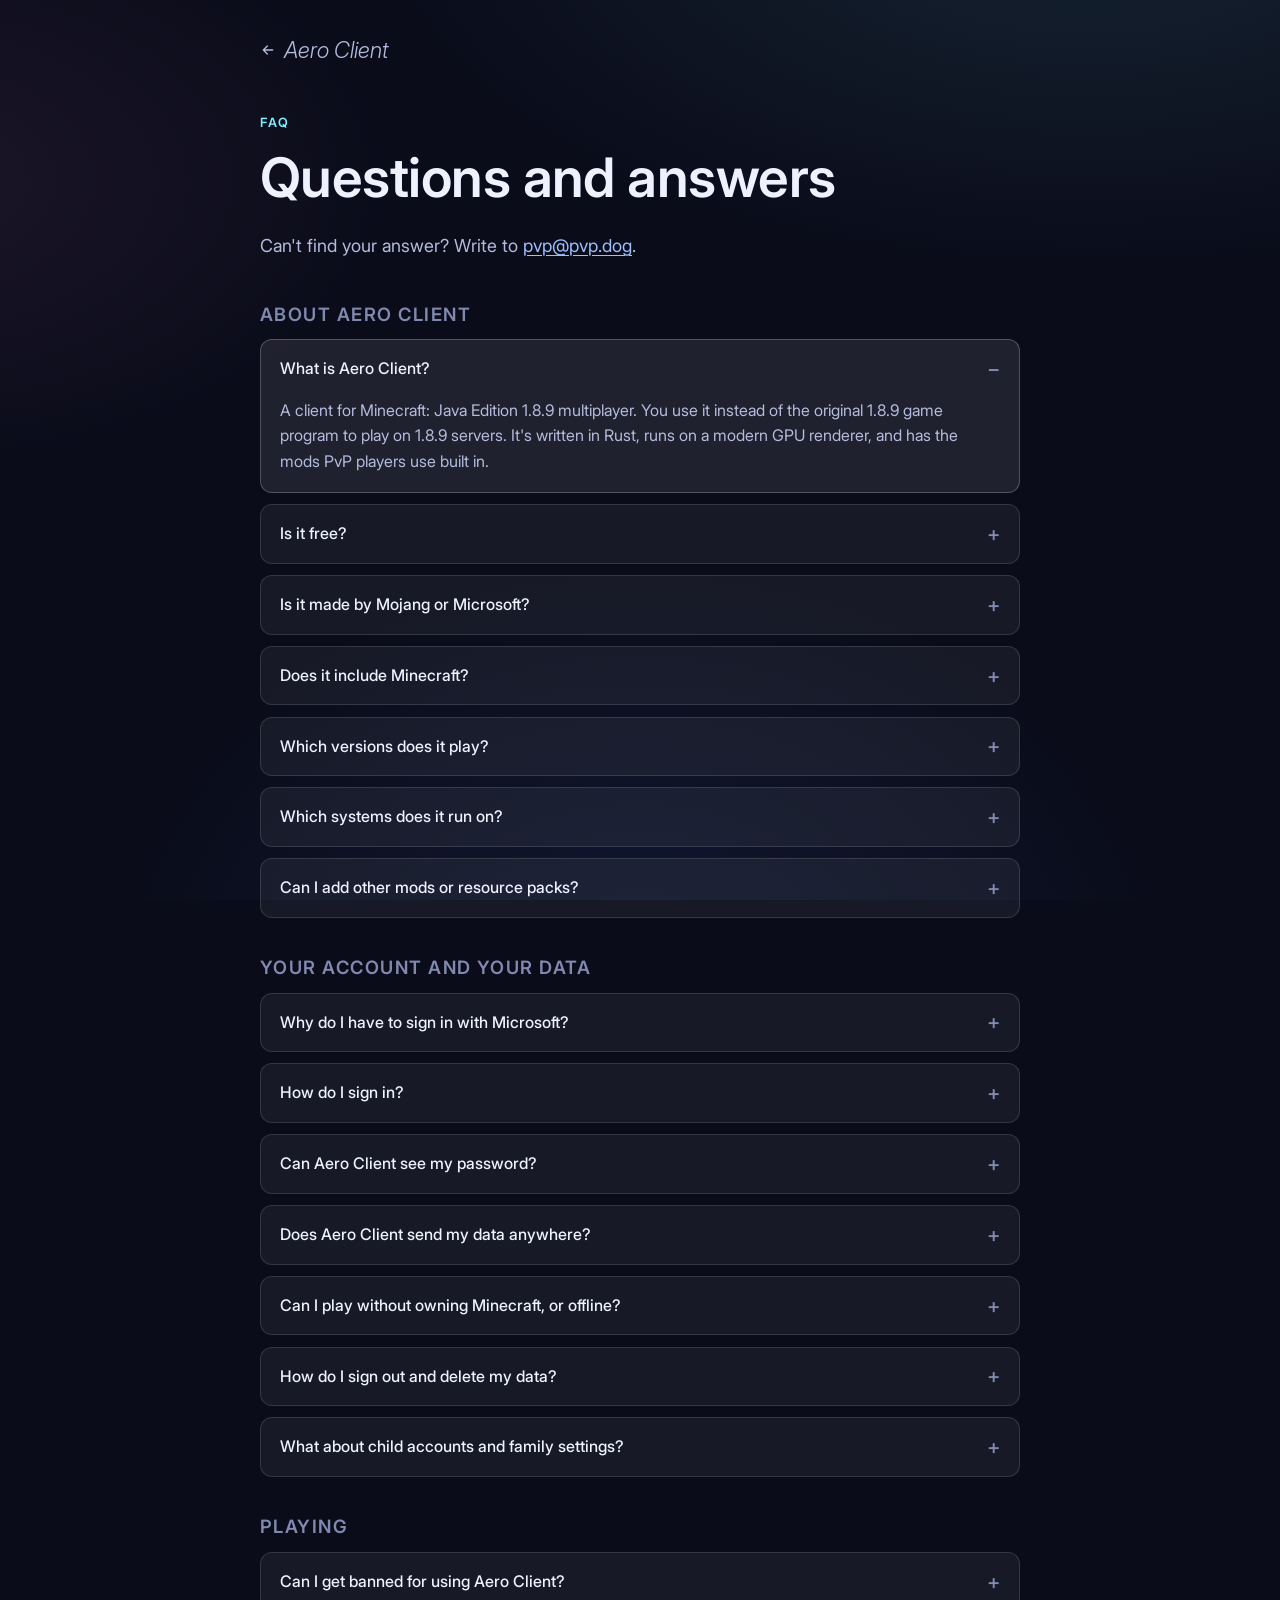
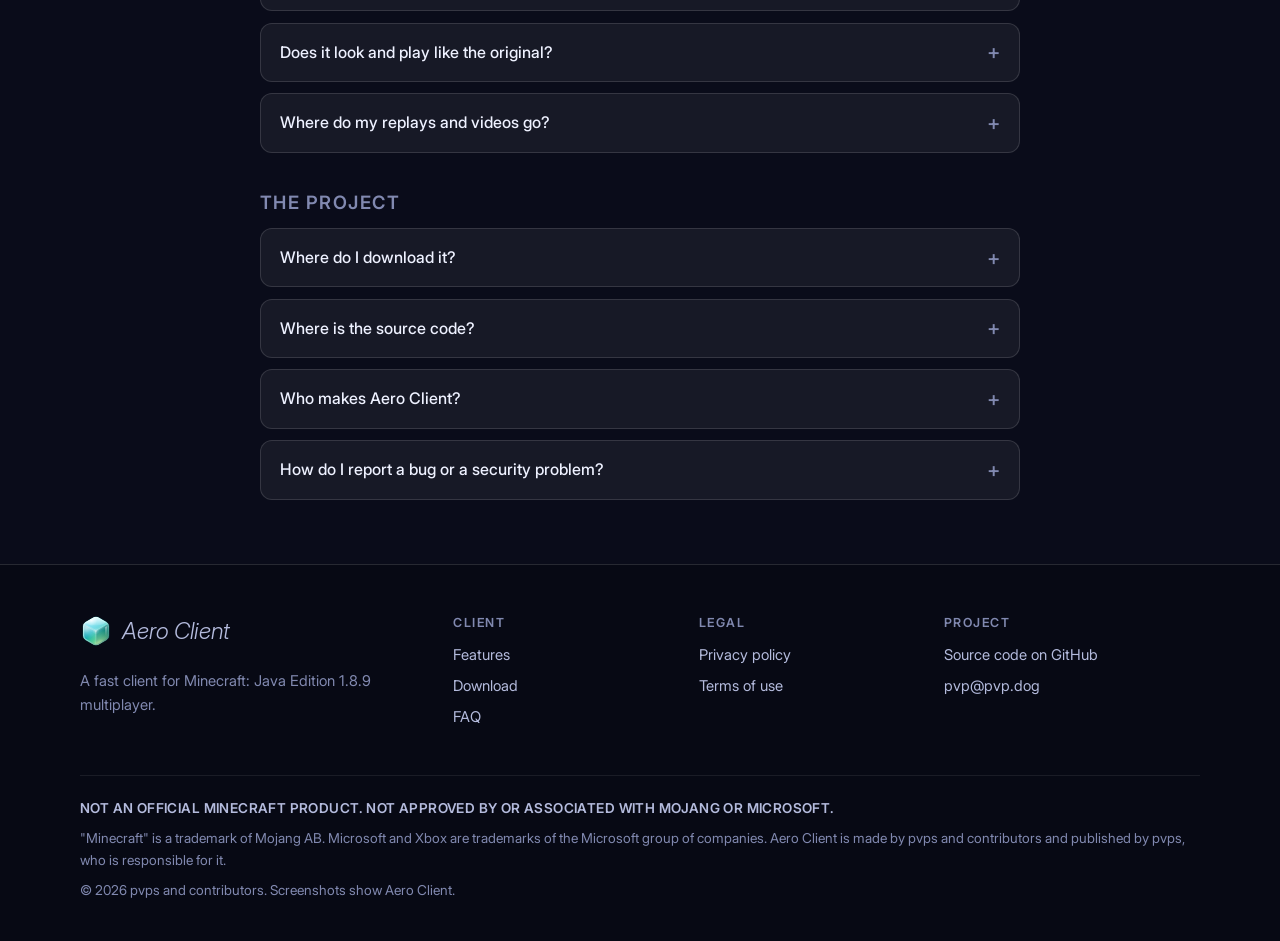
==== commit 9629cf67: "Add the logo: beside the title, in the footer, and as the tab icon The glossy cube logo sits to the " ====
--- a/faq.html
+++ b/faq.html
@@ -8,6 +8,9 @@
   <meta name="referrer" content="no-referrer">
   <meta name="theme-color" content="#0a0c1a">
   <link rel="stylesheet" href="assets/css/site.css">
+  <link rel="icon" href="assets/img/favicon-32.png" sizes="32x32">
+  <link rel="icon" href="assets/img/aero-client-logo.svg" type="image/svg+xml">
+  <link rel="apple-touch-icon" href="assets/img/apple-touch-icon.png">
 </head>
 <body>
   <a class="skip" href="#main">Skip to content</a>
@@ -193,6 +196,7 @@
     <div class="wrap footer-grid">
       <div class="footer-brand">
         <a class="brand" href="index.html" aria-label="Aero Client home">
+          <img class="brand-logo" src="assets/img/aero-client-logo.svg" alt="" width="32" height="32">
           <span class="brand-name">Aero Client</span>
         </a>
         <p>A fast client for Minecraft: Java Edition 1.8.9 multiplayer.</p>
--- a/assets/css/site.css
+++ b/assets/css/site.css
@@ -221,6 +221,13 @@
   font-size: 1.45rem;
   letter-spacing: 0.005em;
   white-space: nowrap;
+}
+
+/* The cube logo beside the footer's wordmark. */
+.brand-logo {
+  width: 2rem;
+  height: 2rem;
+  flex: none;
 }
 
 .page-top {
@@ -351,6 +358,25 @@
   justify-items: center;
 }
 
+/* The cube logo to the left of the title, both sized from the title's size (1em here). Only on a
+   phone too narrow for one line does the cube wrap above the title. */
+.hero-lockup {
+  display: flex;
+  flex-wrap: wrap;
+  align-items: center;
+  justify-content: center;
+  column-gap: clamp(0.7rem, 1.8vw, 1.5rem);
+  row-gap: 0.6rem;
+  margin: 0 0 0.3em;
+  font-size: clamp(3.4rem, 9vw, 6.6rem);
+}
+
+.hero-logo {
+  width: 1.3em;
+  height: 1.3em;
+  flex: none;
+}
+
 .hero-title {
   font-family: var(--font-display);
   font-style: italic;
@@ -358,8 +384,24 @@
   font-size: clamp(3.4rem, 9vw, 6.6rem);
   letter-spacing: -0.01em;
   line-height: 1;
-  margin: 0 0 0.3em;
+  margin: 0;
   text-shadow: 0 1px 3px rgba(6, 10, 38, 0.55), 0 2px 28px rgba(6, 10, 38, 0.45);
+}
+
+/* The title in the logo's colours: pale aqua through mint to lime, the cube's diagonal. The padding
+   (cancelled by the negative margin) keeps the italic letters' overhang inside the gradient, and a
+   drop-shadow filter stands in for text-shadow, which would show through the clipped letters. */
+@supports ((-webkit-background-clip: text) or (background-clip: text)) {
+  .hero-title {
+    margin: -0.1em -0.12em;
+    padding: 0.1em 0.12em;
+    background: linear-gradient(100deg, #eafdff 0%, #b6f1ff 38%, #a8f1d9 72%, #dcfbb2 100%);
+    -webkit-background-clip: text;
+    background-clip: text;
+    -webkit-text-fill-color: transparent;
+    text-shadow: none;
+    filter: drop-shadow(0 1px 2px rgba(6, 10, 38, 0.55)) drop-shadow(0 2px 24px rgba(6, 10, 38, 0.38));
+  }
 }
 
 .hero-lede {
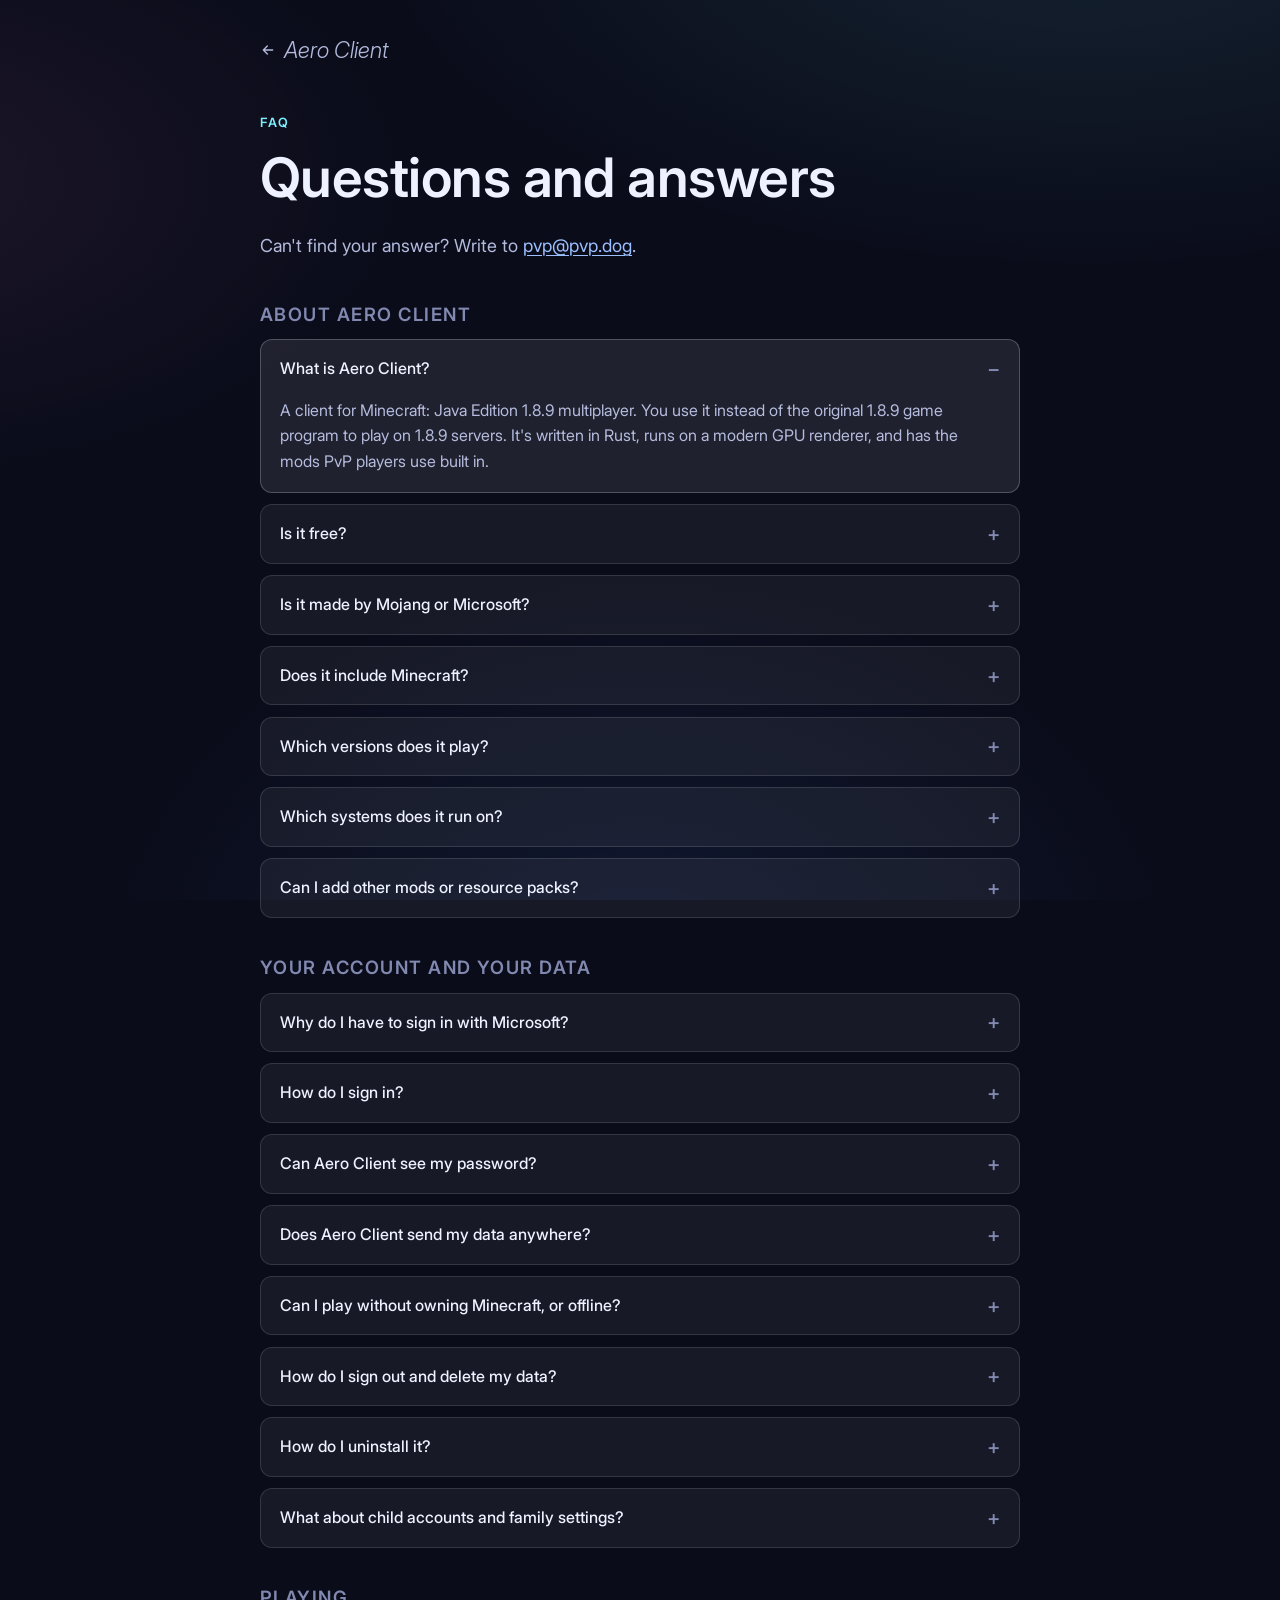
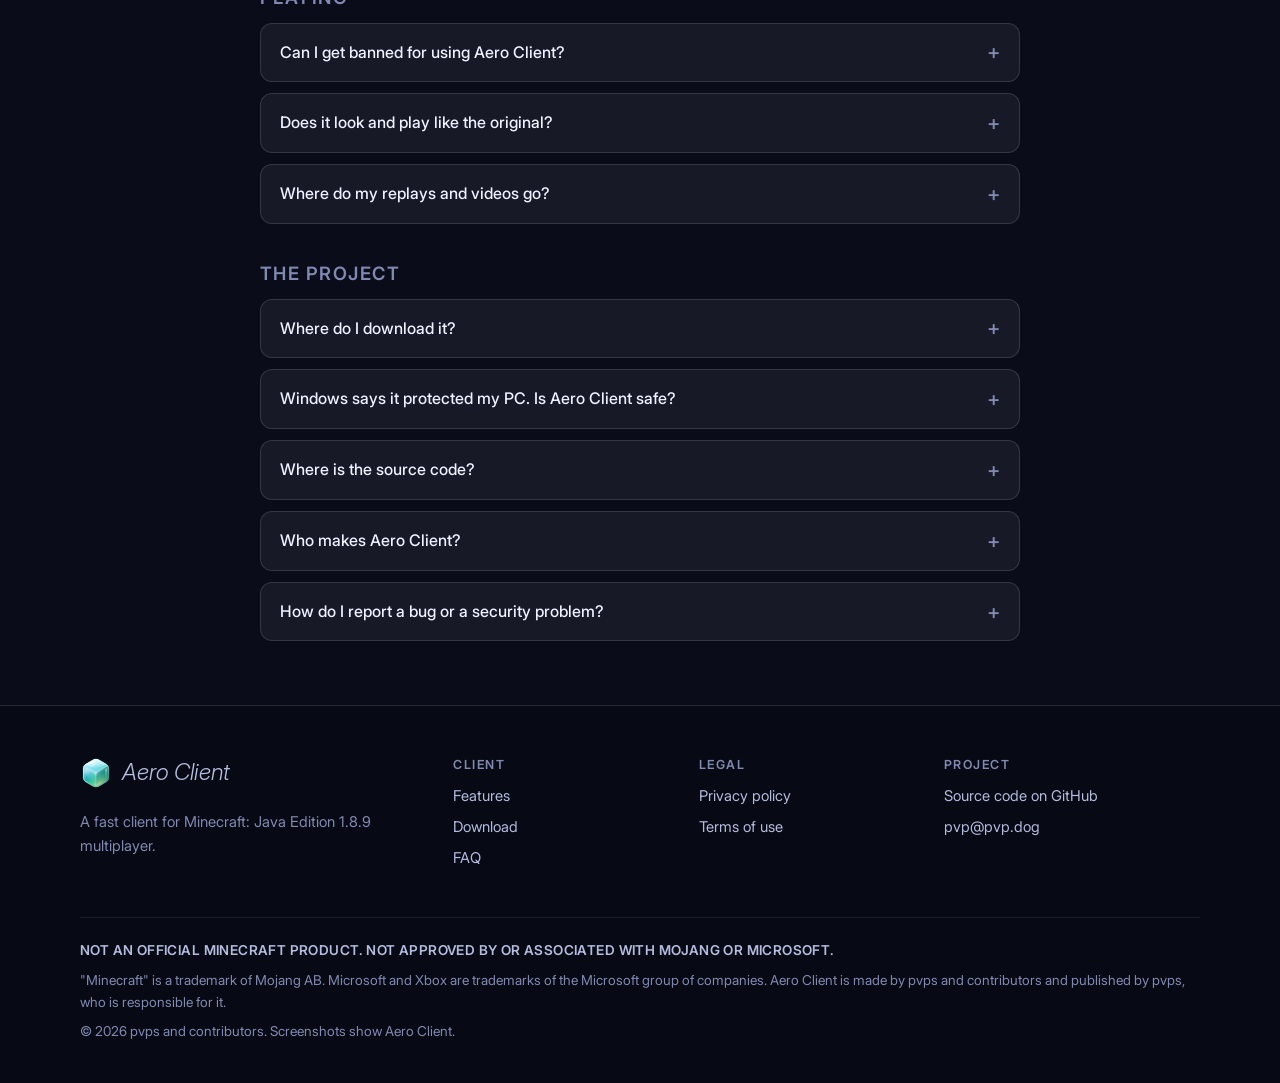
==== commit ccfc6e8b: "Release 1.0.0 Beta: installer and portable downloads - The download dialog offers the installer and " ====
--- a/faq.html
+++ b/faq.html
@@ -107,7 +107,7 @@
         <details class="faq">
           <summary>Does Aero Client send my data anywhere?</summary>
           <div class="answer">
-            <p>Only where playing needs it: to Microsoft and Xbox Live to sign you in, to Mojang to check your account and your server joins, and to the servers you join. We run no servers, and there's no telemetry, analytics or advertising. The full list is in the <a href="privacy.html#sent">privacy policy</a>.</p>
+            <p>Only where playing needs it: to Microsoft and Xbox Live to sign you in, to Mojang to check your account and your server joins, and to the servers you join or keep in your server list. There's no telemetry, analytics or advertising, and Aero Client has no server of its own. The one server of ours it can talk to is Mega Skywars, a Minecraft server that new players find in their server list; remove it if you don't want it. The full list is in the <a href="privacy.html#sent">privacy policy</a>.</p>
           </div>
         </details>
 
@@ -121,7 +121,16 @@
         <details class="faq">
           <summary>How do I sign out and delete my data?</summary>
           <div class="answer">
-            <p>Remove the account on the Accounts screen to delete its saved sign-in. To remove everything, also delete the <code>%APPDATA%\mc-rs</code> folder and the <code>%LOCALAPPDATA%\Aero Client</code> folder, where the launcher remembers where your Minecraft files are. You can also withdraw Aero Client's permission from your Microsoft account at <a href="https://account.live.com/consent/Manage" rel="noopener">account.live.com/consent/Manage</a>: choose Aero Client, then remove its permissions.</p>
+            <p>Remove the account on the Accounts screen to delete its saved sign-in. To remove everything, uninstall Aero Client (see below), then also delete the <code>%APPDATA%\mc-rs</code> folder and the <code>%LOCALAPPDATA%\Aero Client</code> folder, where Aero Client remembers where your Minecraft files are. You can also withdraw Aero Client's permission from your Microsoft account at <a href="https://account.live.com/consent/Manage" rel="noopener">account.live.com/consent/Manage</a>: choose Aero Client, then remove its permissions.</p>
+          </div>
+        </details>
+
+        <details class="faq" id="uninstall">
+          <summary>How do I uninstall it?</summary>
+          <div class="answer">
+            <p><strong>If you used the installer:</strong> open Settings, then Apps, then Installed apps, find Aero Client and choose Uninstall. It asks whether to delete your settings, screenshots and replays too; say no to keep them for later.</p>
+            <p><strong>If you use the portable version:</strong> delete its folder.</p>
+            <p>Either way, your saved sign-ins stay in <code>%APPDATA%\mc-rs</code> until you remove the accounts on the Accounts screen or delete that folder.</p>
           </div>
         </details>
 
@@ -164,7 +173,19 @@
         <details class="faq">
           <summary>Where do I download it?</summary>
           <div class="answer">
-            <p>From the Download button on the <a href="index.html">home page</a>. Before anything downloads, it reminds you that Aero Client is experimental, that we can't guarantee it behaves exactly like the original game, and that you use it on servers at your own discretion and risk.</p>
+            <p>From the Download button on the <a href="index.html">home page</a>. Before anything downloads, it reminds you that Aero Client is experimental, that we can't guarantee it behaves exactly like the original game, and that you use it on servers at your own discretion and risk. Then choose a version:</p>
+            <ul>
+              <li><strong>Installer:</strong> installs Aero Client for your Windows account, in a folder you can choose, with shortcuts on the desktop and in the Start menu. It doesn't need administrator rights.</li>
+              <li><strong>Portable:</strong> a zip you unpack into any folder, even a USB stick, and start from there. Nothing is installed.</li>
+            </ul>
+            <p>Both are the same client, both always come in the latest version, and both tell you when an update is out.</p>
+          </div>
+        </details>
+
+        <details class="faq" id="windows-warning">
+          <summary>Windows says it protected my PC. Is Aero Client safe?</summary>
+          <div class="answer">
+            <p>Windows SmartScreen warns about programs it hasn't seen many people download yet, and Aero Client is new, so you may see "Windows protected your PC" the first time. If you downloaded it from this website or from our <a href="https://github.com/lettingtimetell/aero-client" rel="noopener">GitHub page</a>, choose More info, then Run anyway. Its whole source code is public there, so anyone can check what it does. If your antivirus flags it, please tell us at <a href="mailto:pvp@pvp.dog">pvp@pvp.dog</a>.</p>
           </div>
         </details>
 
--- a/assets/css/site.css
+++ b/assets/css/site.css
@@ -737,6 +737,47 @@
   margin-top: 1.5rem;
 }
 
+/* The two downloads under the warning: the installer and the portable zip. */
+.modal .choose-label {
+  color: var(--text);
+  font-weight: 600;
+  margin: 1.4rem 0 0.7rem;
+}
+
+.download-choices {
+  display: grid;
+  grid-template-columns: repeat(2, minmax(0, 1fr));
+  gap: 0.8rem;
+}
+
+.download-choice {
+  justify-content: flex-start;
+  text-align: left;
+  white-space: normal;
+}
+
+.download-choice span {
+  display: flex;
+  flex-direction: column;
+  gap: 0.15rem;
+}
+
+.download-choice strong {
+  font-weight: 600;
+}
+
+.download-choice small {
+  color: var(--text-dim);
+  font-size: 0.82rem;
+  font-weight: 400;
+  line-height: 1.3;
+}
+
+.modal .modal-fine {
+  font-size: 0.85rem;
+  margin: 0.9rem 0 0;
+}
+
 /* ---------- Tables ---------- */
 .table-wrap {
   overflow-x: auto;
@@ -916,6 +957,19 @@
   margin-bottom: 0;
 }
 
+details.faq .answer ul {
+  padding-left: 1.3rem;
+  margin: 0 0 1em;
+}
+
+details.faq .answer li {
+  margin-bottom: 0.4rem;
+}
+
+details.faq .answer strong {
+  color: var(--text);
+}
+
 /* ---------- Footer ---------- */
 .site-footer {
   margin-top: 4rem;
@@ -1017,6 +1071,10 @@
     white-space: normal;
   }
 
+  .download-choices {
+    grid-template-columns: 1fr;
+  }
+
   .btn-lg {
     font-size: 1rem;
   }
